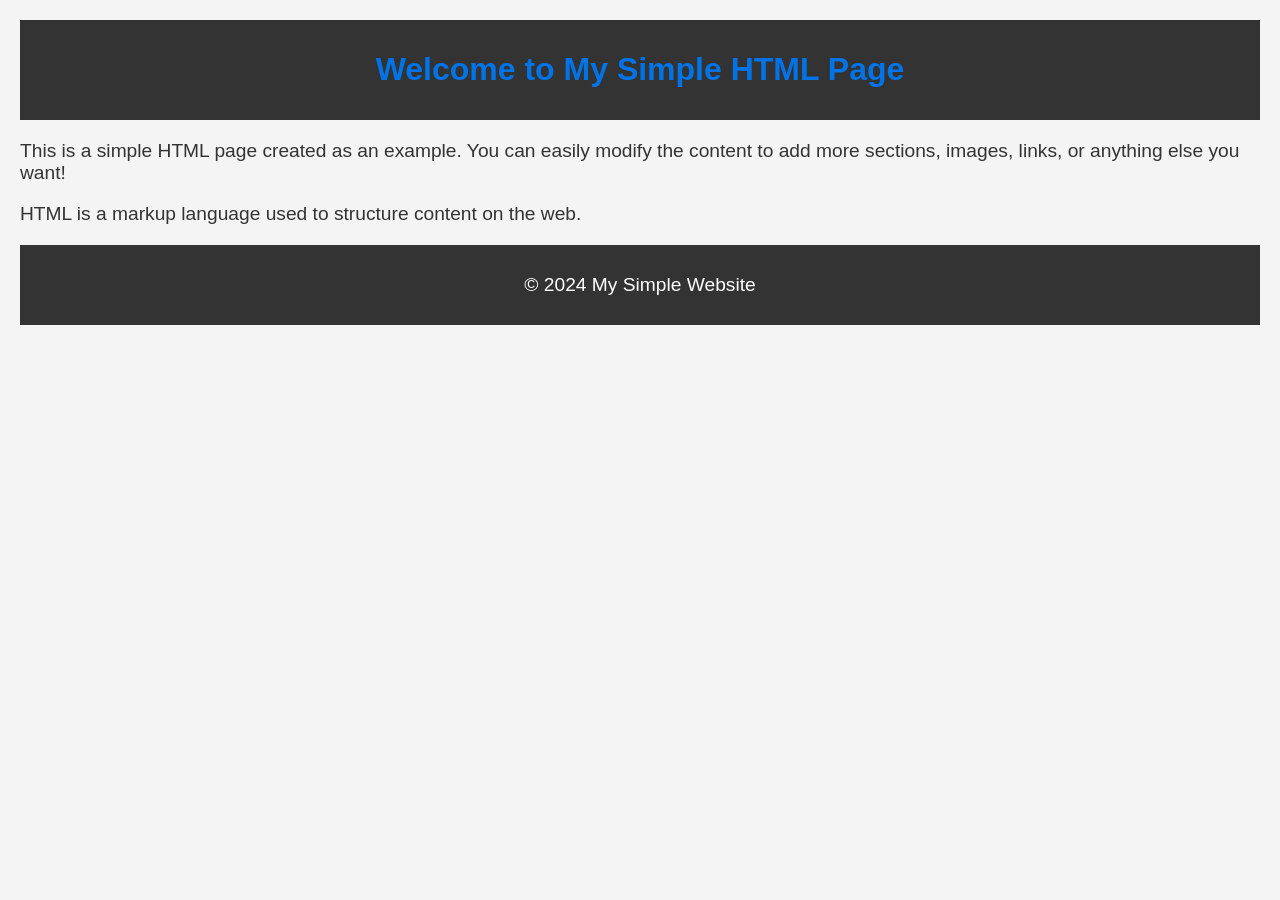
==== index.html @ ebe4b559 "Update index.html" ====
<!DOCTYPE html>
<html lang="en">
<head>
    <meta charset="UTF-8">
    <meta name="viewport" content="width=device-width, initial-scale=1.0">
    <title>Simple HTML Page</title>
    <style>
        body {
            font-family: Arial, sans-serif;
            background-color: #f4f4f4;
            color: #333;
            margin: 0;
            padding: 20px;
        }
        header, footer {
            background-color: #333;
            color: #fff;
            text-align: center;
            padding: 10px 0;
        }
        main {
            margin: 20px 0;
        }
        h1 {
            color: #0073e6;
        }
        p {
            font-size: 1.2em;
        }
    </style>
</head>
<body>
    <header>
        <h1>Welcome to My Simple HTML Page</h1>
    </header>

    <main>
        <p>This is a simple HTML page created as an example. You can easily modify the content to add more sections, images, links, or anything else you want!</p>
        <p>HTML is a markup language used to structure content on the web.</p>
    </main>

    <footer>
        <p>&copy; 2024 My Simple Website</p>
    </footer>
</body>
</html>
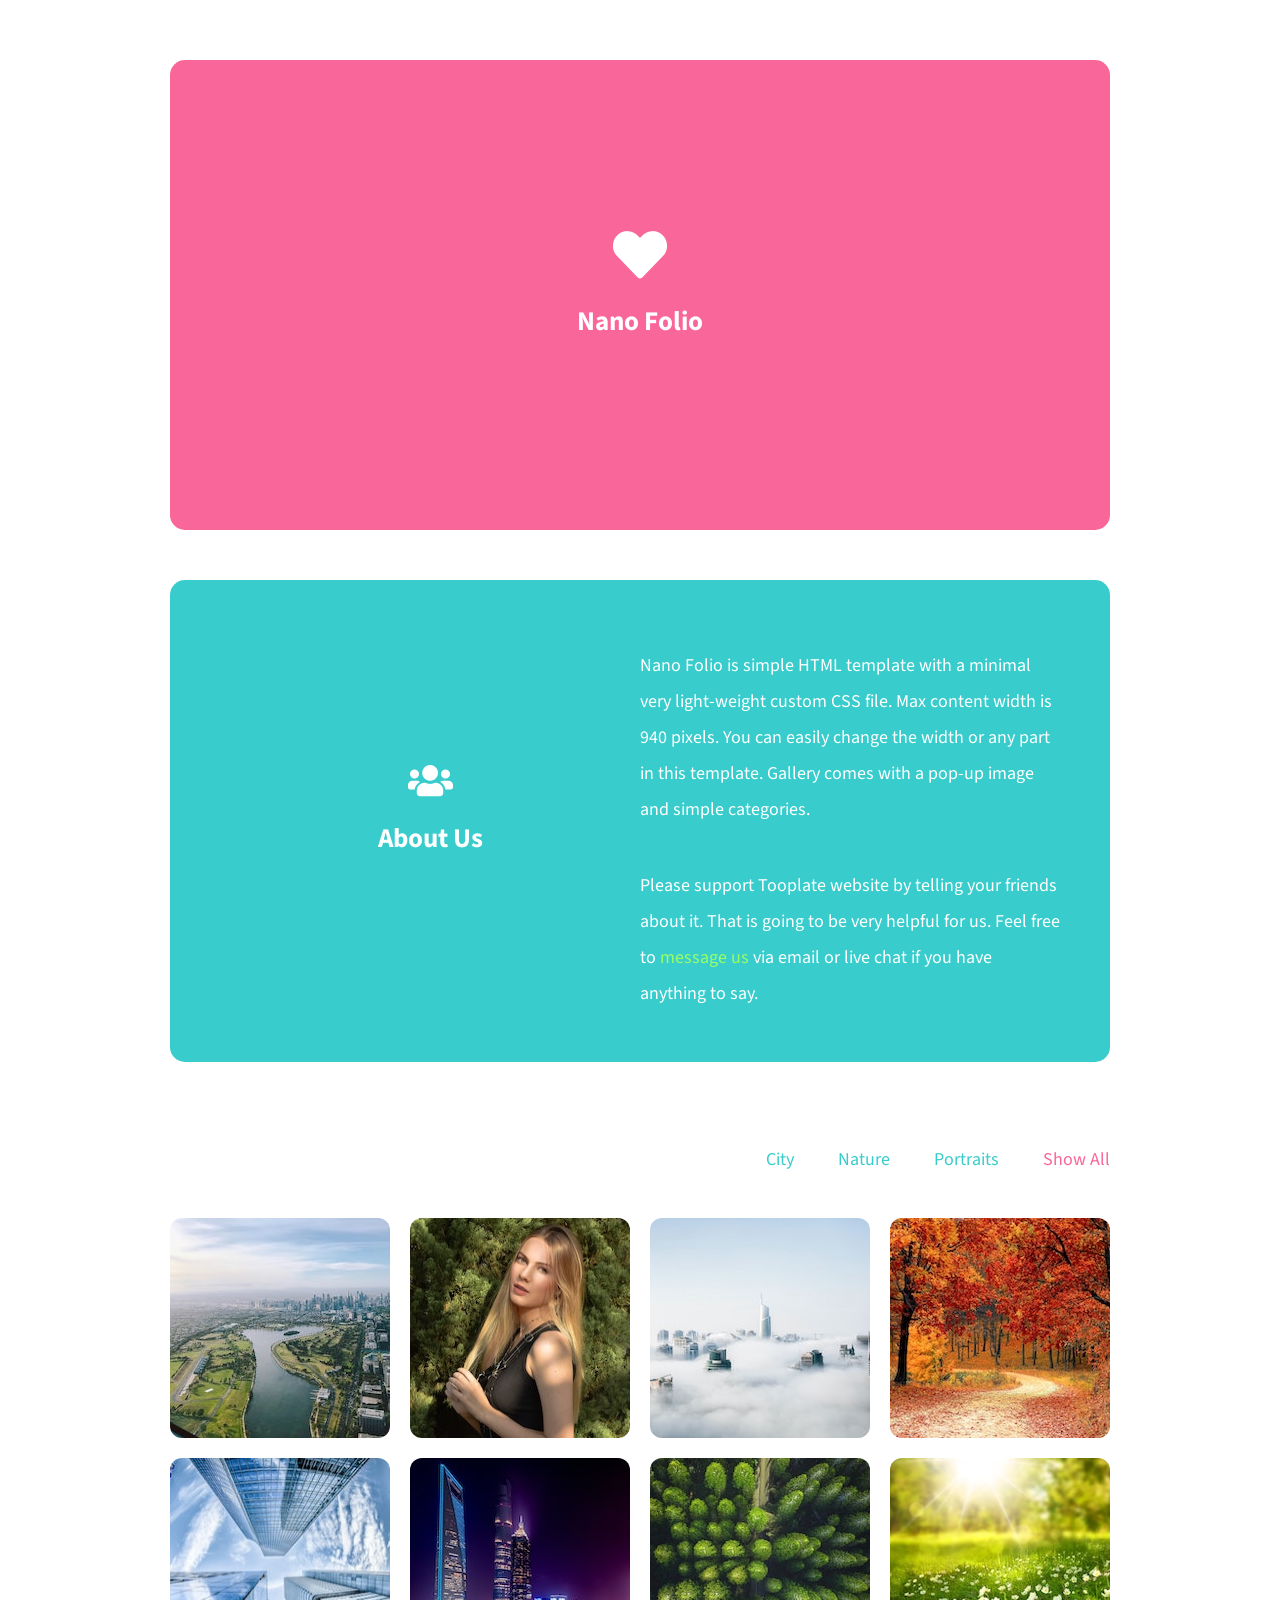
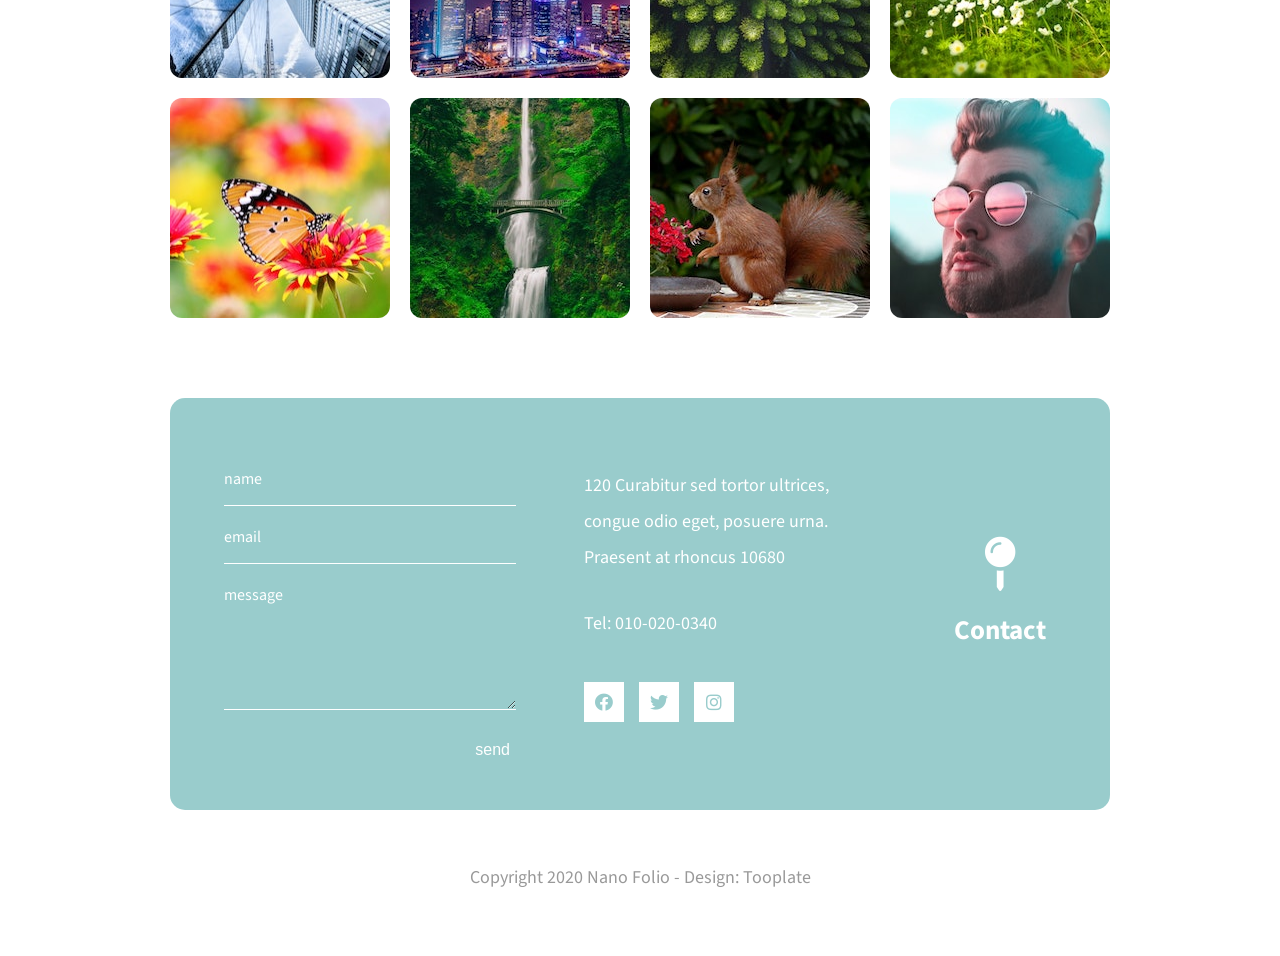
==== commit 4404045a: "Add files via upload" ====
--- a/index.html
+++ b/index.html
@@ -1,46 +1,175 @@
-<!DOCTYPE html>
-<html lang="en">
-<head>
-    <meta charset="UTF-8">
-    <meta name="viewport" content="width=device-width, initial-scale=1.0">
-    <title>Simple HTML Page</title>
-    <style>
-        body {
-            font-family: Arial, sans-serif;
-            background-color: #f4f4f4;
-            color: #333;
-            margin: 0;
-            padding: 20px;
-        }
-        header, footer {
-            background-color: #333;
-            color: #fff;
-            text-align: center;
-            padding: 10px 0;
-        }
-        main {
-            margin: 20px 0;
-        }
-        h1 {
-            color: #0073e6;
-        }
-        p {
-            font-size: 1.2em;
-        }
-    </style>
-</head>
-<body>
-    <header>
-        <h1>Welcome to My Simple HTML Page</h1>
-    </header>
-
-    <main>
-        <p>This is a simple HTML page created as an example. You can easily modify the content to add more sections, images, links, or anything else you want!</p>
-        <p>HTML is a markup language used to structure content on the web.</p>
-    </main>
-
-    <footer>
-        <p>&copy; 2024 My Simple Website</p>
-    </footer>
-</body>
-</html>
+<!DOCTYPE html>
+<html lang="en">
+<head>
+	<meta charset="UTF-8">
+	<meta name="viewport" content="width=device-width, initial-scale=1.0">
+	<title>Nano Folio - Simple HTML Template</title>
+	<link rel="stylesheet" href="fontawesome/css/all.min.css"> <!-- https://fontawesome.com/ -->
+	<link href="https://fonts.googleapis.com/css2?family=Source+Sans+Pro&display=swap" rel="stylesheet"> <!-- https://fonts.google.com/ -->
+	<link href="css/magnific-popup.min.css" rel="stylesheet">
+    <link href="css/tooplate-style.css" rel="stylesheet">
+<!--
+
+Tooplate 2122 Nano Folio
+
+https://www.tooplate.com/view/2122-nano-folio
+
+-->
+</head>
+<body>
+	<div class="tm-container-fluid">
+		<section class="tm-site-header tm-flex-center tm-mb-50 tm-bgcolor-1 tm-border-rounded">
+			<i class="fas fa-heart fa-3x"></i>
+			<h1>Nano Folio</h1>
+		</section>
+
+		<section class="tm-about tm-mb-80 tm-p-50 tm-bgcolor-2 tm-border-rounded">
+			<div class="tm-about-header tm-flex-center">
+				<i class="fas fa-users fa-2x"></i>
+				<h2>About Us</h2>
+			</div>
+			<div class="tm-about-text">
+				<p class="tm-mb-40">Nano Folio is simple HTML template with a minimal very light-weight custom CSS file. Max content width is 940 pixels. You can easily change the width or any part in this template. Gallery comes with a pop-up image and simple categories.</p>
+				<p class="tm-mb-0">Please support Tooplate website by telling your friends about it. That is going to be very helpful for us. Feel free to <a rel="nofollow" href="https://www.tooplate.com/contact" target="_blank">message us</a> via email or live chat if you have anything to say.</p>
+			</div>
+		</section>
+
+		<div class="tm-gallery-section tm-mb-80">
+			<ul class="filters-button-group tm-mb-40">
+				<li><a href="#" data-filter=".city">City</a></li>
+				<li><a href="#" data-filter=".nature">Nature</a></li>
+				<li><a href="#" data-filter=".portraits">Portraits</a></li>
+				<li><a href="#" class="active" data-filter="*">Show All</a></li>
+			</ul>
+			<div class="tm-gallery">				
+				<div class="tm-gallery-item city portraits">
+		            <a href="img/img-01.jpg">
+		            	<img src="img/tn-img-01.jpg" alt="City Scape" class="img-fluid" />
+		            </a>
+		        </div>
+				<div class="tm-gallery-item portraits">
+		            <a href="img/img-02.jpg">
+		            	<img src="img/tn-img-02.jpg" alt="Beautiful Lady" class="img-fluid" />
+		            </a>
+		        </div>
+				<div class="tm-gallery-item city">
+		            <a href="img/img-03.jpg">
+		            	<img src="img/tn-img-03.jpg" alt="City over cloud" class="img-fluid" />
+		            </a>
+		        </div>
+		        <div class="tm-gallery-item nature">
+		            <a href="img/img-04.jpg">
+		            	<img src="img/tn-img-04.jpg" alt="Autumn Forest" class="img-fluid" />
+		            </a>
+		        </div>
+				<div class="tm-gallery-item city">
+		            <a href="img/img-05.jpg">
+		            	<img src="img/tn-img-05.jpg" alt="Skyscrapers Reflected" class="img-fluid" />
+		            </a>
+		        </div>
+				<div class="tm-gallery-item city">
+		            <a href="img/img-06.jpg">
+		            	<img src="img/tn-img-06.jpg" alt="City Night" class="img-fluid" />
+		            </a>
+		        </div>
+		        <div class="tm-gallery-item nature portraits">
+		            <a href="img/img-07.jpg">
+		            	<img src="img/tn-img-07.jpg" alt="Gallery item" class="img-fluid" />
+		            </a>
+		        </div>
+				<div class="tm-gallery-item nature">
+		            <a href="img/img-08.jpg">
+		            	<img src="img/tn-img-08.jpg" alt="Gallery item" class="img-fluid" />
+		            </a>
+		        </div>
+				<div class="tm-gallery-item nature">
+		            <a href="img/img-09.jpg">
+		            	<img src="img/tn-img-09.jpg" alt="Gallery item" class="img-fluid" />
+		            </a>
+		        </div>
+		        <div class="tm-gallery-item nature portraits">
+		            <a href="img/img-10.jpg">
+		            	<img src="img/tn-img-10.jpg" alt="Gallery item" class="img-fluid" />
+		            </a>
+		        </div>
+				<div class="tm-gallery-item nature">
+		            <a href="img/img-11.jpg">
+		            	<img src="img/tn-img-11.jpg" alt="Gallery item" class="img-fluid" />
+		            </a>
+		        </div>
+				<div class="tm-gallery-item portraits">
+		            <a href="img/img-12.jpg">
+		            	<img src="img/tn-img-12.jpg" alt="Gallery item" class="img-fluid" />
+		            </a>
+		        </div>
+			</div>			
+		</div>
+
+		<section class="tm-contact tm-mb-50 tm-bgcolor-3 tm-border-rounded">
+			<div class="tm-contact-header tm-flex-center">
+				<i class="fas fa-map-pin fa-3x"></i>
+				<h2>Contact</h2>
+			</div>
+			<div class="tm-contact-info">
+				<address class="tm-mb-30">
+					120 Curabitur sed tortor ultrices,
+					congue odio eget, posuere urna.
+					Praesent at rhoncus 10680
+				</address>
+				<div class="tm-text-white tm-mb-40">Tel: <a href="tel:0100200340" class="tm-link-white">010-020-0340</a></div>
+				<div class="tm-flex">
+					<a href="https://facebook.com" class="tm-social-link"><i class="fab fa-facebook"></i></a>
+					<a href="https://twitter.com" class="tm-social-link"><i class="fab fa-twitter"></i></a>
+					<a href="https://instagram.com" class="tm-social-link"><i class="fab fa-instagram"></i></a>
+				</div>
+			</div>
+			<div class="tm-contact-form-container">
+				<form id="contact-form" action="" method="POST" class="tm-contact-form">
+		          	<input type="text" name="name" placeholder="name" required="" />
+		          	<input type="email" name="email" placeholder="email" required="" />
+		          	<textarea rows="5" name="message" class="tm-mb-30" placeholder="message" required=""></textarea>		          	
+		          	<button type="submit" class="tm-right tm-btn-submit">send</button>          	
+		        </form>    
+			</div>
+		</section>
+
+		<footer class="tm-footer">
+			Copyright 2020 Nano Folio - Design: <a rel="sponsored" href="https://www.tooplate.com" class="tm-link-gray">Tooplate</a>
+		</footer>
+	</div>
+
+	<script src="js/jquery.min.js"></script>
+	<script src="js/imagesloaded.pkgd.min.js"></script>
+	<script src="js/isotope.pkgd.min.js"></script>
+	<script src="js/jquery.magnific-popup.min.js"></script>
+	<script>
+		$(function(){
+		  	// Init the image gallery
+		  	var $gallery = $(".tm-gallery").isotope({
+		    	itemSelector: ".tm-gallery-item",
+		    	layoutMode: "fitRows"
+		  	});
+		  
+		  	// Layout Isotope after each image loads
+		  	$gallery.imagesLoaded().progress(function() {
+		    	$gallery.isotope("layout");
+		  	});
+
+		  	$(".filters-button-group").on("click", "a", function(e) {
+		  		e.preventDefault();
+			    var filterValue = $(this).attr("data-filter");
+			    $gallery.isotope({ filter: filterValue });
+			    $('.filters-button-group a').removeClass('active');
+			    $(this).addClass('active');
+			});
+
+		  	// Magnific Pop up
+		  	$('.tm-gallery').magnificPopup({
+		  		delegate: 'a',
+			  	type: 'image',
+				  gallery: { enabled: true }
+			});
+		});
+	</script>
+</body>
+</html>
--- a/css/tooplate-style.css
+++ b/css/tooplate-style.css
@@ -0,0 +1,217 @@
+/*
+
+Tooplate 2122 Nano Folio
+
+https://www.tooplate.com/view/2122-nano-folio
+
+*/
+
+html { overflow-x: hidden; }
+
+body {
+    margin: 0;
+    padding: 0;
+    font-family: 'Source Sans Pro', sans-serif;
+    font-size: 18px;
+    line-height: 2em;
+    overflow-x: hidden;
+}
+
+a {
+    text-decoration: none;
+    transition: all 0.3s ease;
+    color: #38CCCC;
+}
+
+a:hover { color: #30ADAD; }
+
+.tm-about-text a { color: #9F6; }
+
+h1, h2, p, i, address, .tm-text-white { color: white; }
+
+.tm-link-gray { color: #999999; }
+.tm-link-white { color: white; }
+
+.tm-footer { 
+    color: #999999; 
+    text-align: center;
+}
+
+.tm-container-fluid {
+    width: 100%;
+    max-width: 970px;
+    box-sizing: border-box;
+    margin: 0 auto;
+    padding: 60px 15px;
+}
+
+.tm-site-header { height: 470px; }
+
+.tm-flex-center {
+    display: flex;
+    flex-direction: column;
+    align-items: center;
+    justify-content: center;
+}
+
+.tm-about,
+.tm-contact {
+    display: flex;
+}
+
+.tm-contact { flex-direction: row-reverse; }
+.tm-about > div { flex: 1 1; }
+
+.tm-contact-form-container,
+.tm-contact-info {
+    width: 40%;
+}
+
+.tm-contact-info { padding-top: 20px; }
+.tm-contact-header { width: 20%; }
+
+.tm-contact-header {
+    padding-left: 50px;
+    padding-right: 50px;
+}
+
+.tm-contact { padding: 50px 20px; }
+
+.tm-contact > div {
+    padding-left: 34px;
+    padding-right: 34px;
+    box-sizing: border-box;
+}
+
+input,
+textarea,
+button {
+    display: block;
+}
+
+input,
+textarea {
+    font-family: 'Source Sans Pro', sans-serif;
+    font-size: 1rem;
+    background: transparent;
+    border: 0;
+    border-bottom: 1px solid white;
+    color: white;
+    padding: 15px 0;
+    margin-top: 5px;
+    margin-bottom: 5px;
+    width: 100%;
+}
+
+::-webkit-input-placeholder { color: white; } /* Edge */
+:-ms-input-placeholder { color: white; } /* Internet Explorer 10-11 */
+::placeholder { color: white; }
+.tm-right { margin-right: 0; margin-left: auto; }
+
+.tm-btn-submit {
+    background: none;
+    color: white;
+    font-size: 1rem;
+    border: 0;
+    cursor: pointer;
+    transition: all 0.3s ease;
+}
+
+.tm-btn-submit:hover { color: #000000; }
+
+.tm-social-link {
+    width: 40px;
+    height: 40px;
+    margin-right: 15px;
+    background-color: white;
+    display: flex;
+    align-items: center;
+    justify-content: center;
+}
+
+.tm-social-link i {
+    color: #99CCCC;
+    transition: all 0.3s ease;
+}
+
+.tm-social-link:hover i.fa-facebook { color: #3b5998; }
+.tm-social-link:hover i.fa-twitter { color: #00acee; }
+.tm-social-link:hover i.fa-instagram { color: #3f729b; }
+.tm-flex { display: flex; }
+address { font-style: normal; }
+
+.filters-button-group {
+    text-align: right;
+    padding: 0;
+    margin: 0; 
+}
+
+.filters-button-group li {
+    display: inline-block;
+    list-style: none;
+    margin-left: 40px;
+}
+
+.filters-button-group li a.active { color: #F96699; }
+.tm-gallery { margin: -10px; }
+
+.tm-gallery-item {
+    border-radius: 12px;
+    margin: 10px;
+    overflow: hidden;
+}
+
+.tm-gallery-item a {
+    display: block;
+    line-height: 0;
+}
+
+.tm-gallery-item img {
+    width: 220px;
+    height: 220px;    
+}
+
+@media (max-width: 940px) {
+    .filters-button-group { text-align: left; }
+}
+
+@media (max-width: 680px) {
+    .tm-contact { flex-direction: column; }
+    
+    .tm-contact-form-container,
+    .tm-contact-info,
+    .tm-contact-header {
+        width: 100%;
+    }
+
+    .tm-contact-form-container { margin-bottom: 20px; }
+    .tm-contact-info { margin-bottom: 30px; }
+}
+
+@media (max-width: 545px) {
+    .tm-about { flex-direction: column; }
+}
+
+@media (max-width: 489px) {
+    .tm-gallery-item {
+        width: 48%;
+        margin: 1%;
+        height: auto;
+    }
+    
+    .tm-gallery-item img {
+        width: 100%;
+        height: auto;
+    }
+}
+
+.tm-p-50 { padding: 50px; }
+.tm-mb-0 { margin-bottom: 0; }
+.tm-mb-30 { margin-bottom: 30px }
+.tm-mb-40 { margin-bottom: 40px; }
+.tm-mb-50 { margin-bottom: 50px; }
+.tm-mb-80 { margin-bottom: 80px; }
+.tm-bgcolor-1 { background-color: #F96699; }
+.tm-bgcolor-2 { background-color: #38CCCC; }
+.tm-bgcolor-3 { background-color: #99CCCC; }
+.tm-border-rounded { border-radius: 15px; }
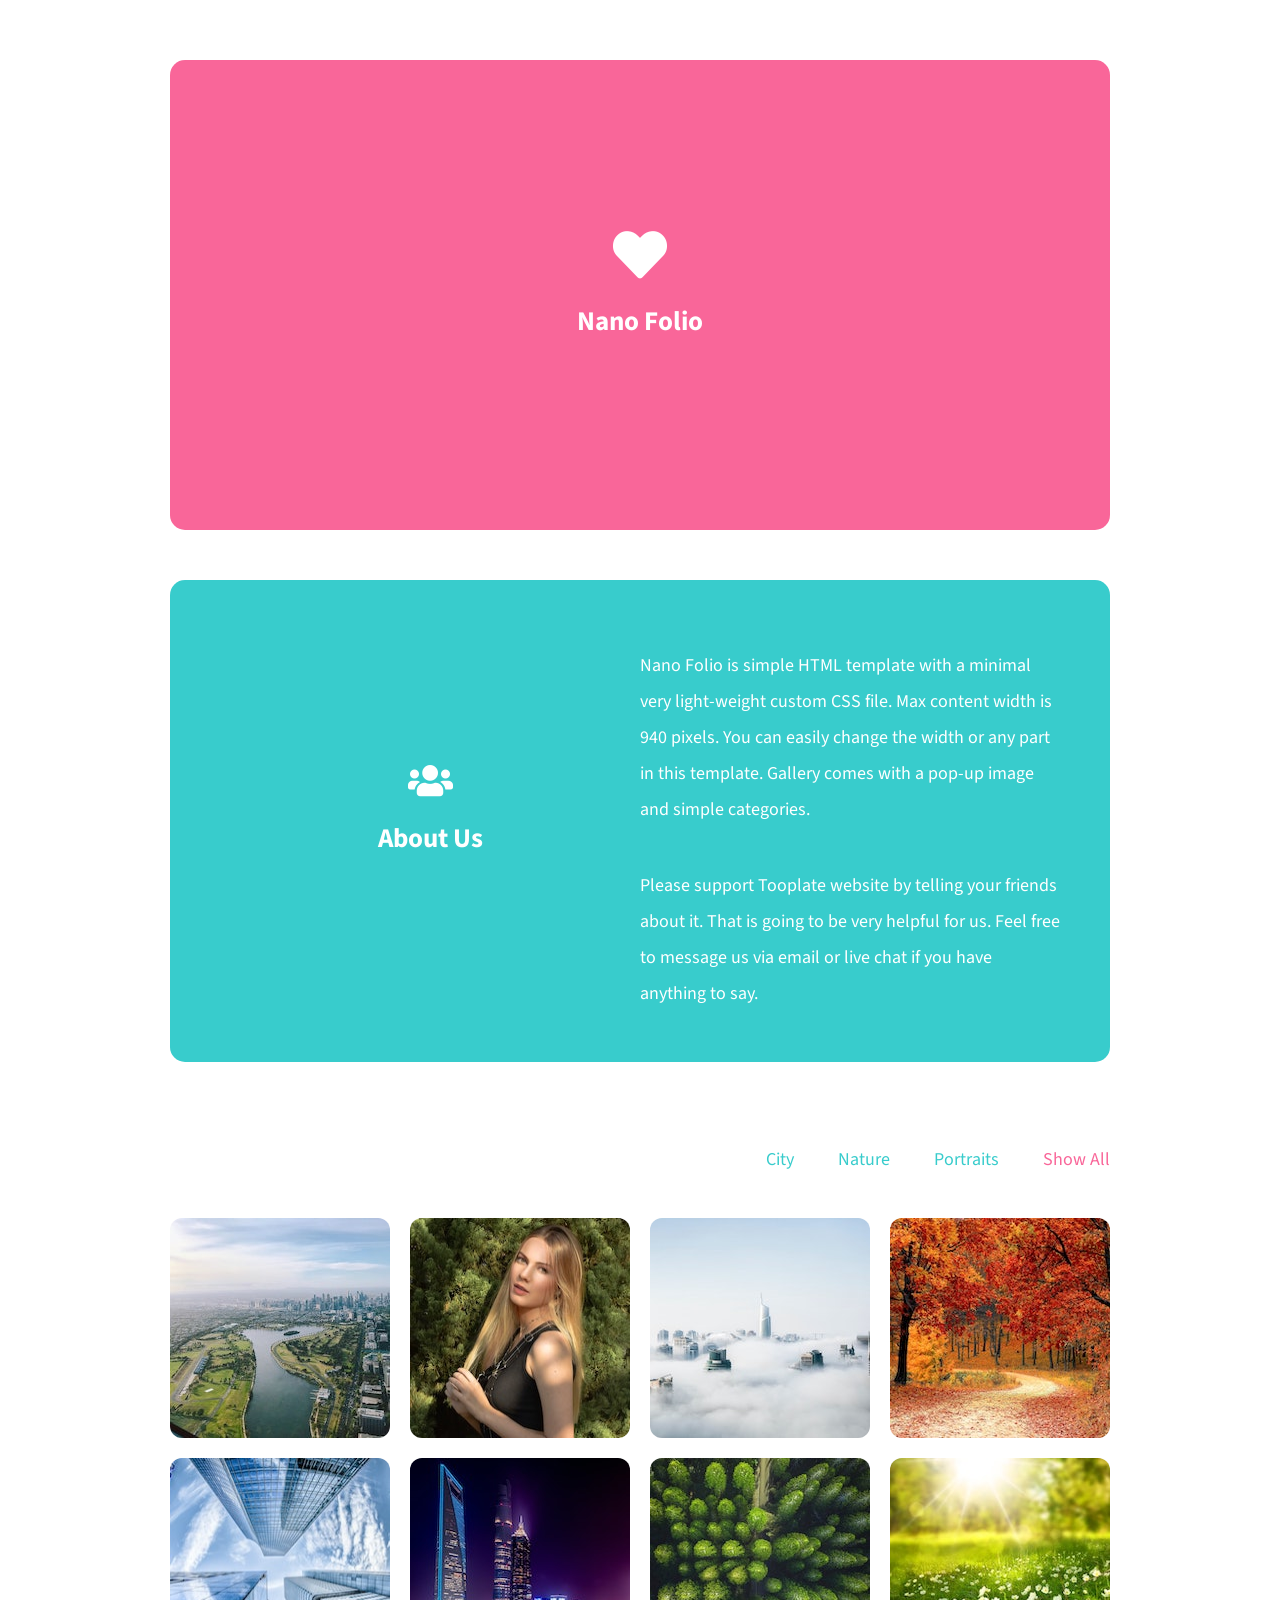
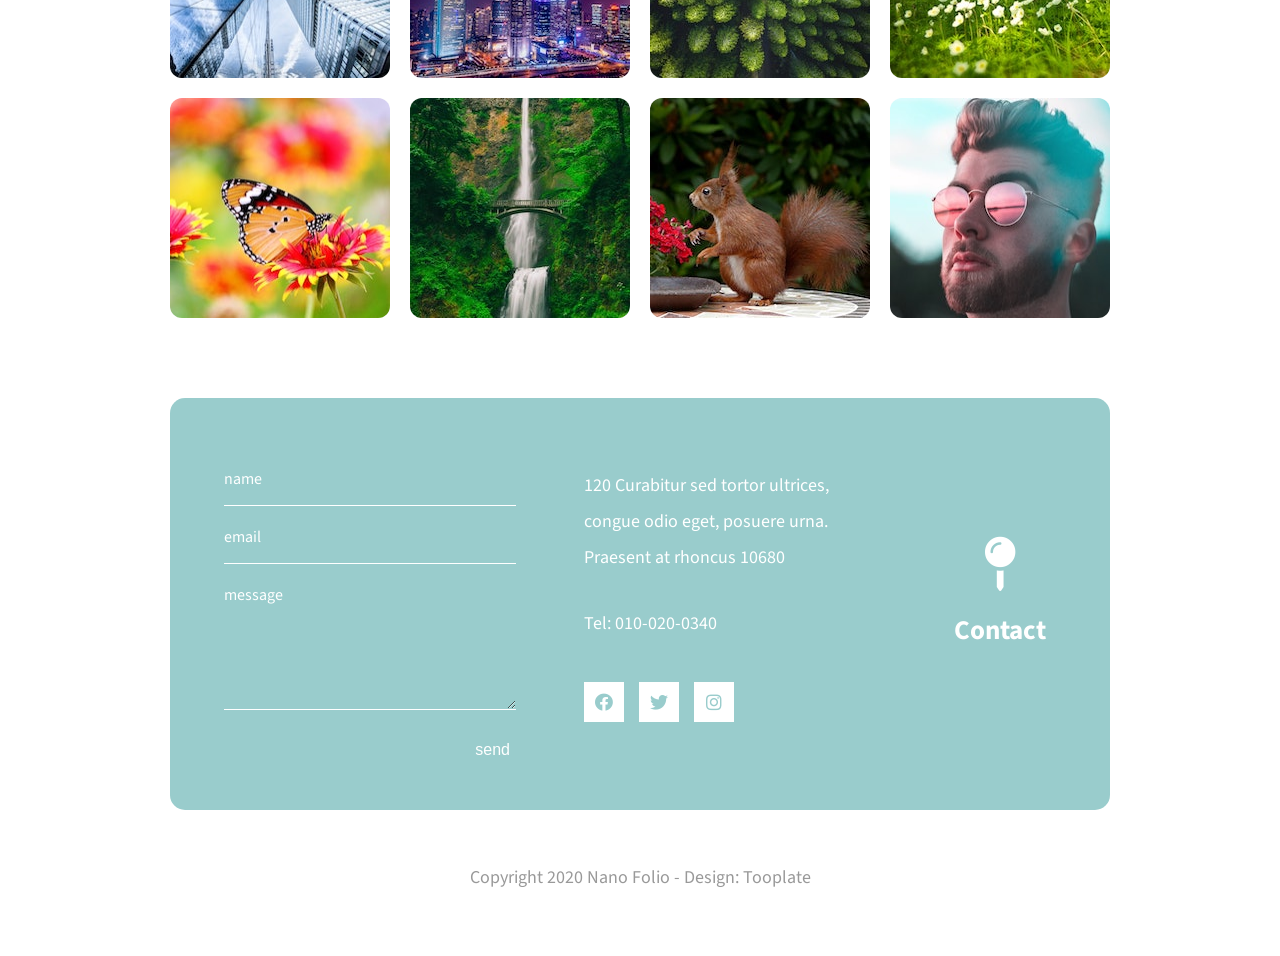
==== commit eb4d1162: "Update index.html" ====
--- a/index.html
+++ b/index.html
@@ -30,7 +30,7 @@
 			</div>
 			<div class="tm-about-text">
 				<p class="tm-mb-40">Nano Folio is simple HTML template with a minimal very light-weight custom CSS file. Max content width is 940 pixels. You can easily change the width or any part in this template. Gallery comes with a pop-up image and simple categories.</p>
-				<p class="tm-mb-0">Please support Tooplate website by telling your friends about it. That is going to be very helpful for us. Feel free to <a rel="nofollow" href="https://www.tooplate.com/contact" target="_blank">message us</a> via email or live chat if you have anything to say.</p>
+				<p class="tm-mb-0">Please support Tooplate website by telling your friends about it. That is going to be very helpful for us. Feel free to message us via email or live chat if you have anything to say.</p>
 			</div>
 		</section>
 
@@ -172,4 +172,4 @@
 		});
 	</script>
 </body>
-</html>+</html>
--- a/css/tooplate-style.css
+++ b/css/tooplate-style.css
@@ -57,6 +57,7 @@
 .tm-about,
 .tm-contact {
     display: flex;
+     padding: 50px 20px; 
 }
 
 .tm-contact { flex-direction: row-reverse; }
@@ -68,14 +69,12 @@
 }
 
 .tm-contact-info { padding-top: 20px; }
-.tm-contact-header { width: 20%; }
 
 .tm-contact-header {
+     width: 20%; 
     padding-left: 50px;
     padding-right: 50px;
 }
-
-.tm-contact { padding: 50px 20px; }
 
 .tm-contact > div {
     padding-left: 34px;
@@ -214,4 +213,4 @@
 .tm-bgcolor-1 { background-color: #F96699; }
 .tm-bgcolor-2 { background-color: #38CCCC; }
 .tm-bgcolor-3 { background-color: #99CCCC; }
-.tm-border-rounded { border-radius: 15px; }+.tm-border-rounded { border-radius: 15px; }
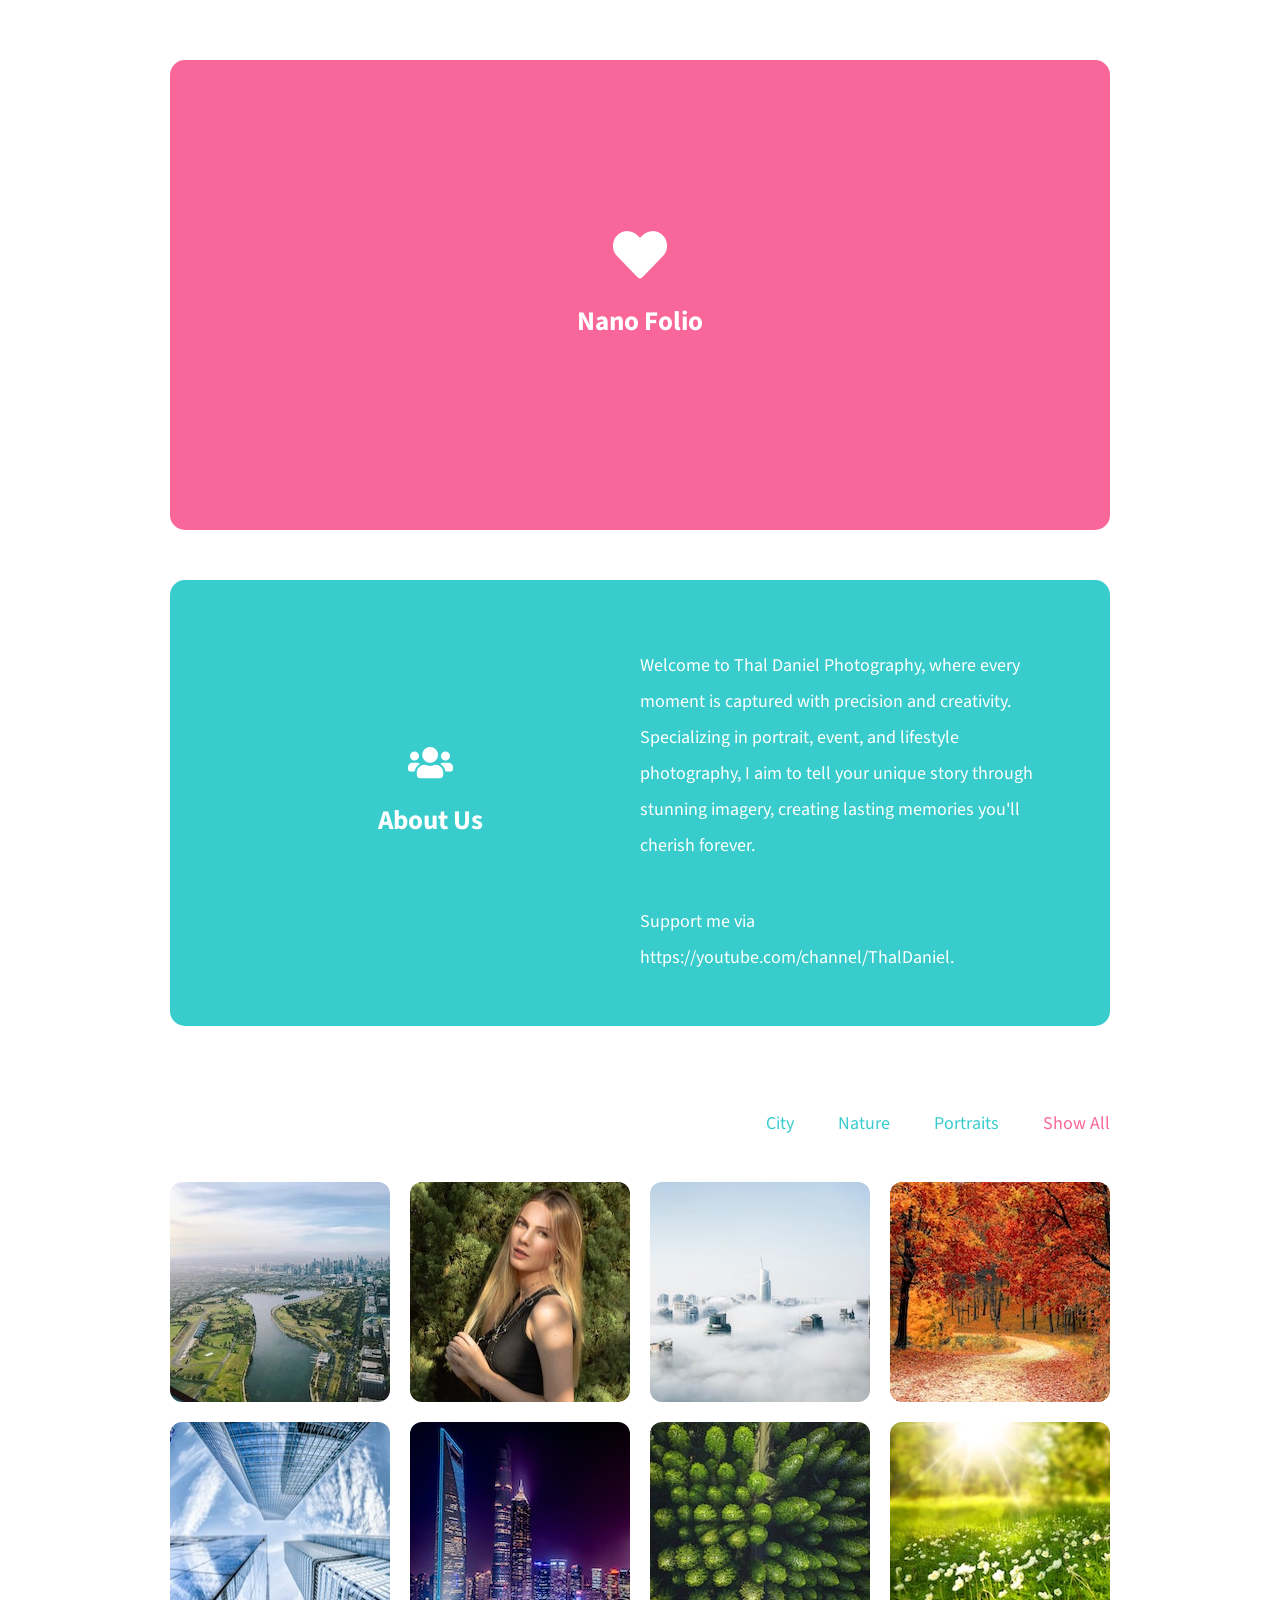
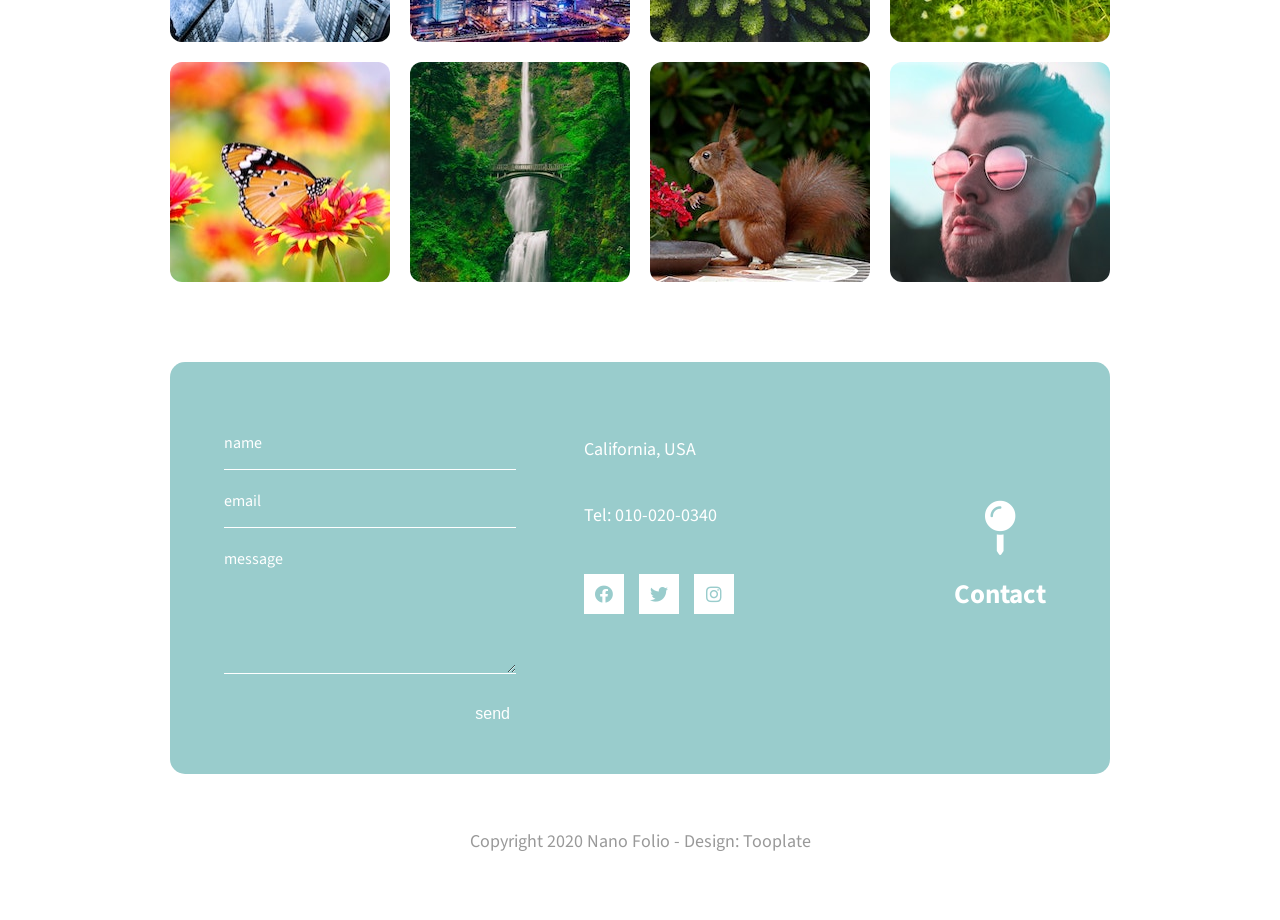
==== commit ebe5dd3f: "Update index.html" ====
--- a/index.html
+++ b/index.html
@@ -29,8 +29,10 @@
 				<h2>About Us</h2>
 			</div>
 			<div class="tm-about-text">
-				<p class="tm-mb-40">Nano Folio is simple HTML template with a minimal very light-weight custom CSS file. Max content width is 940 pixels. You can easily change the width or any part in this template. Gallery comes with a pop-up image and simple categories.</p>
-				<p class="tm-mb-0">Please support Tooplate website by telling your friends about it. That is going to be very helpful for us. Feel free to message us via email or live chat if you have anything to say.</p>
+				<p class="tm-mb-40">Welcome to Thal Daniel Photography, where every moment is captured with precision and creativity. 
+					Specializing in portrait, event, and lifestyle photography, I aim to tell your unique story through stunning imagery, 
+					creating lasting memories you'll cherish forever.</p>
+				<p class="tm-mb-0">Support me via https://youtube.com/channel/ThalDaniel.</p>
 			</div>
 		</section>
 
@@ -112,9 +114,7 @@
 			</div>
 			<div class="tm-contact-info">
 				<address class="tm-mb-30">
-					120 Curabitur sed tortor ultrices,
-					congue odio eget, posuere urna.
-					Praesent at rhoncus 10680
+					California, USA
 				</address>
 				<div class="tm-text-white tm-mb-40">Tel: <a href="tel:0100200340" class="tm-link-white">010-020-0340</a></div>
 				<div class="tm-flex">
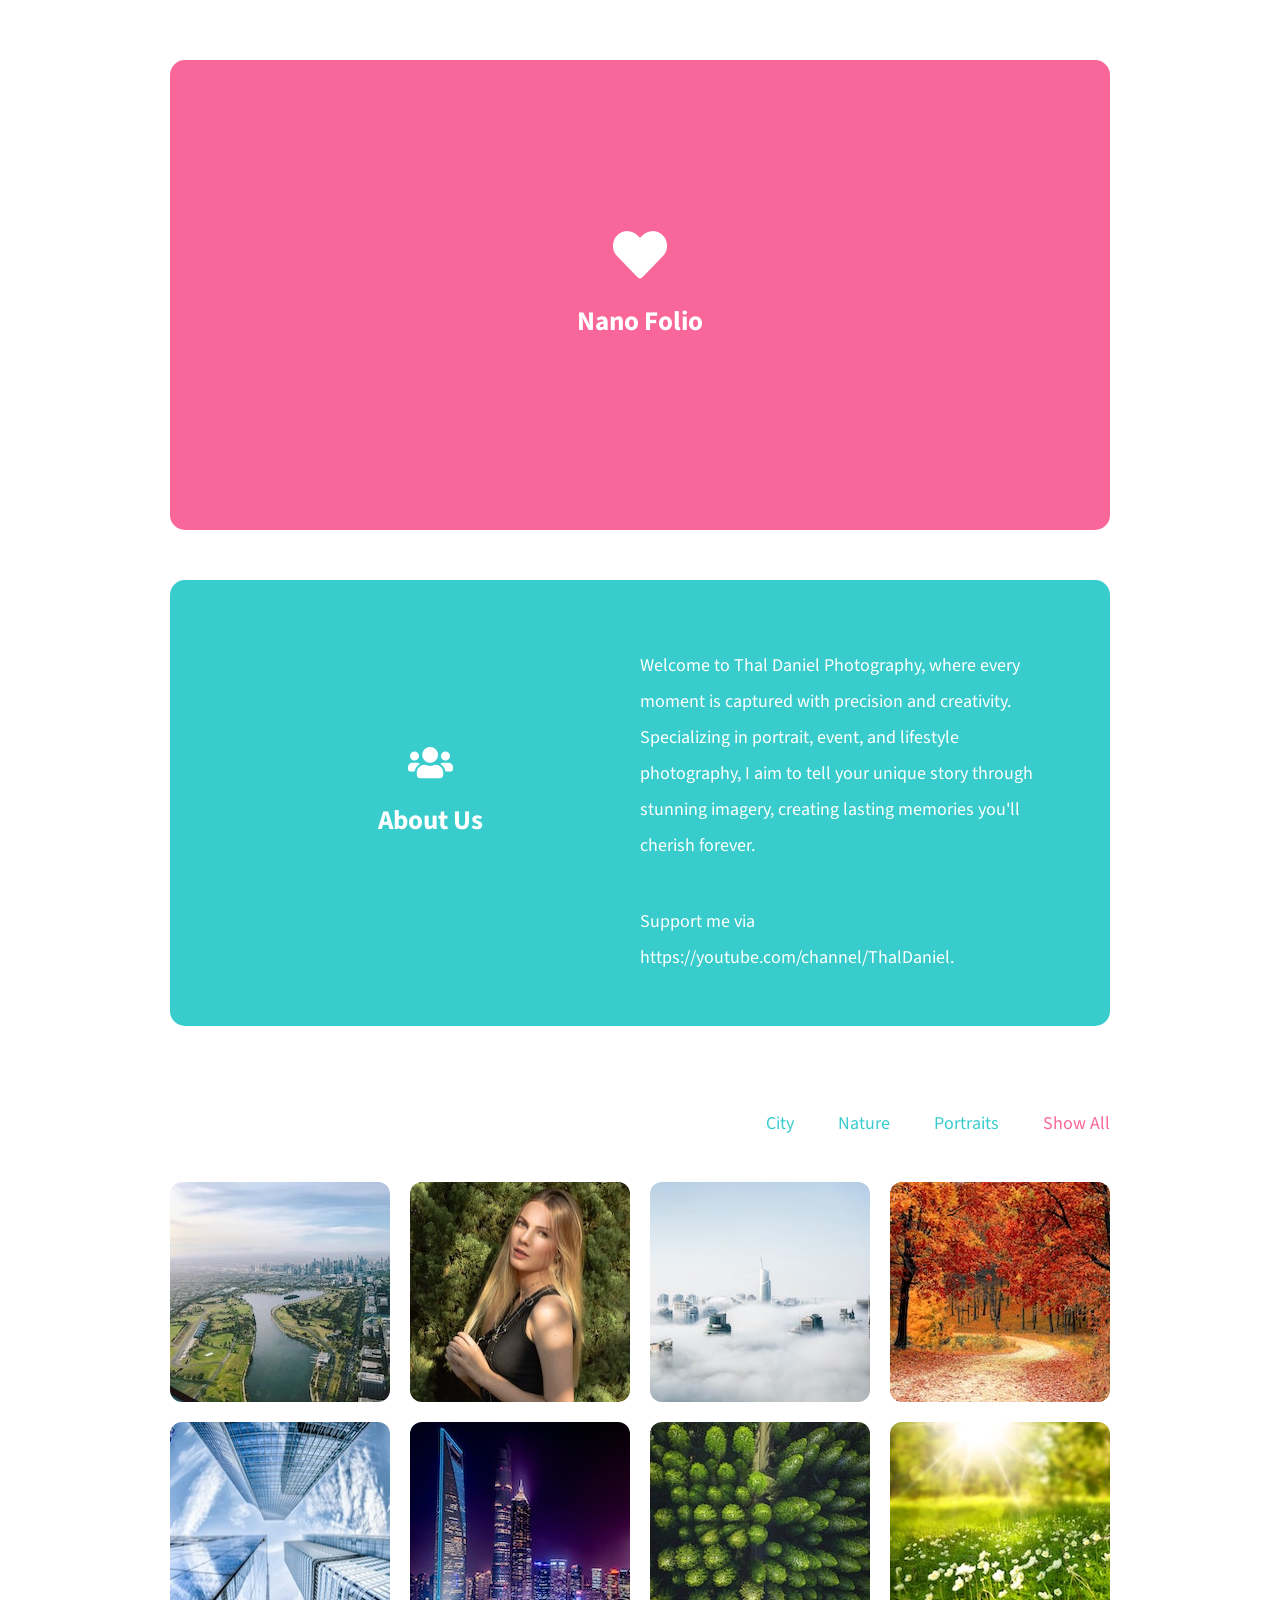
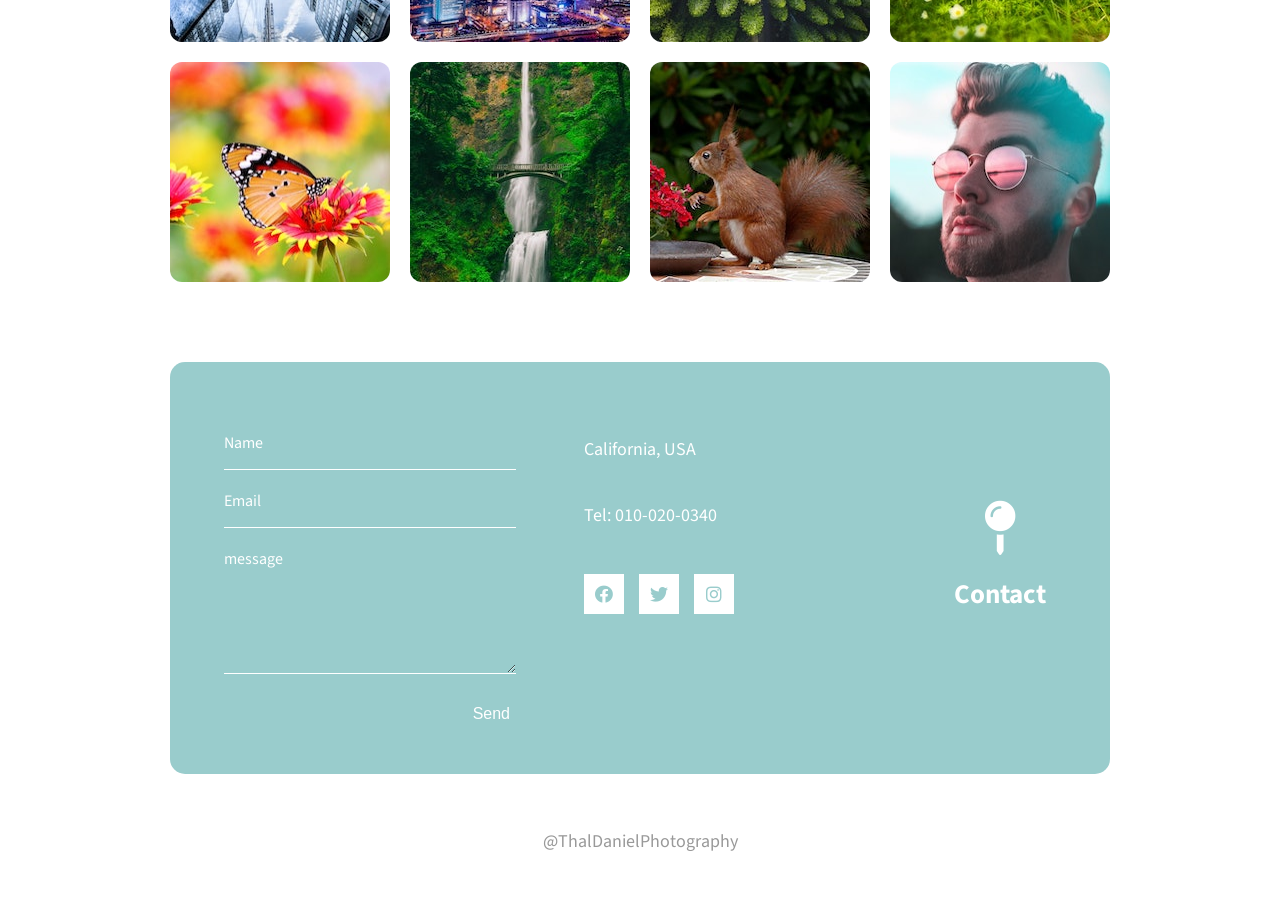
==== commit e3c95a18: "Update index.html" ====
--- a/index.html
+++ b/index.html
@@ -125,16 +125,16 @@
 			</div>
 			<div class="tm-contact-form-container">
 				<form id="contact-form" action="" method="POST" class="tm-contact-form">
-		          	<input type="text" name="name" placeholder="name" required="" />
-		          	<input type="email" name="email" placeholder="email" required="" />
-		          	<textarea rows="5" name="message" class="tm-mb-30" placeholder="message" required=""></textarea>		          	
-		          	<button type="submit" class="tm-right tm-btn-submit">send</button>          	
+		          	<input type="text" name="name" placeholder="Name" required="" />
+		          	<input type="email" name="email" placeholder="Email" required="" />
+		          	<textarea rows="5" name="Eessage" class="tm-mb-30" placeholder="message" required=""></textarea>		          	
+		          	<button type="submit" class="tm-right tm-btn-submit">Send</button>          	
 		        </form>    
 			</div>
 		</section>
 
 		<footer class="tm-footer">
-			Copyright 2020 Nano Folio - Design: <a rel="sponsored" href="https://www.tooplate.com" class="tm-link-gray">Tooplate</a>
+			@ThalDanielPhotography</a>
 		</footer>
 	</div>
 
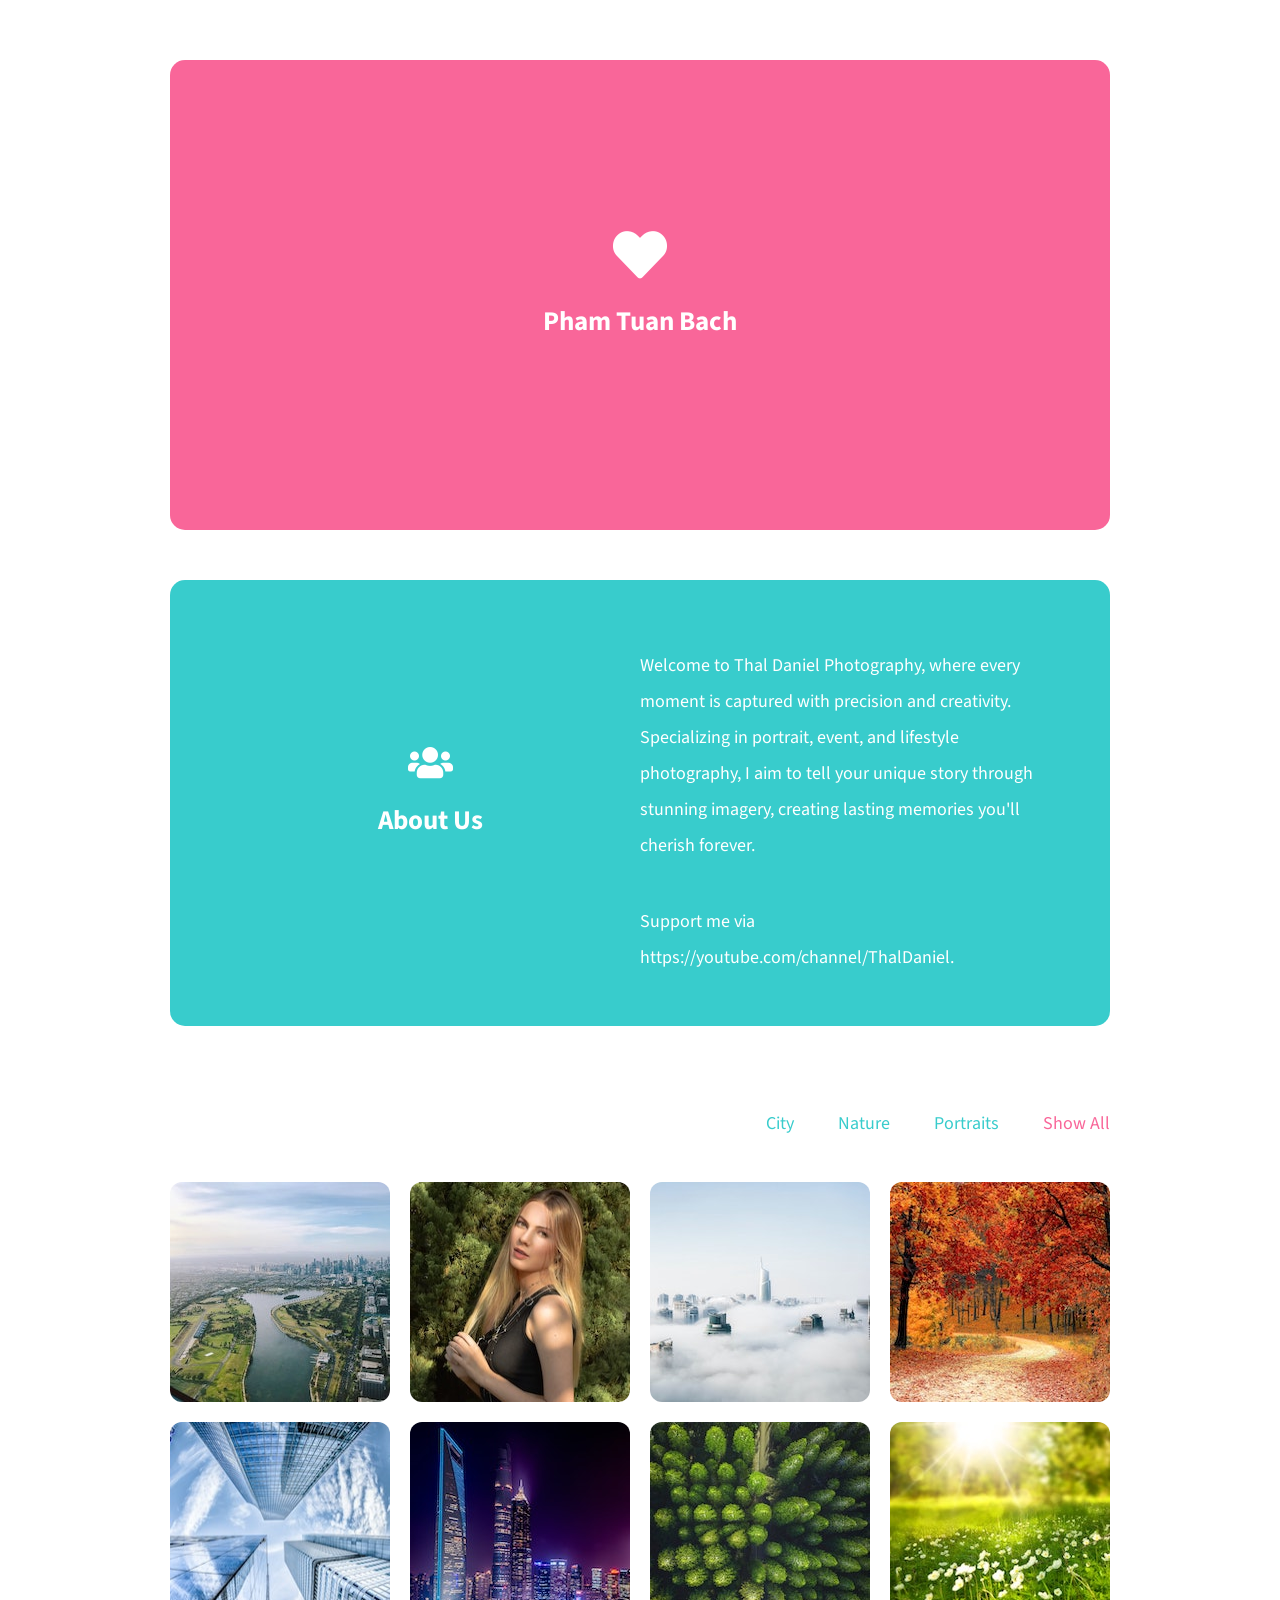
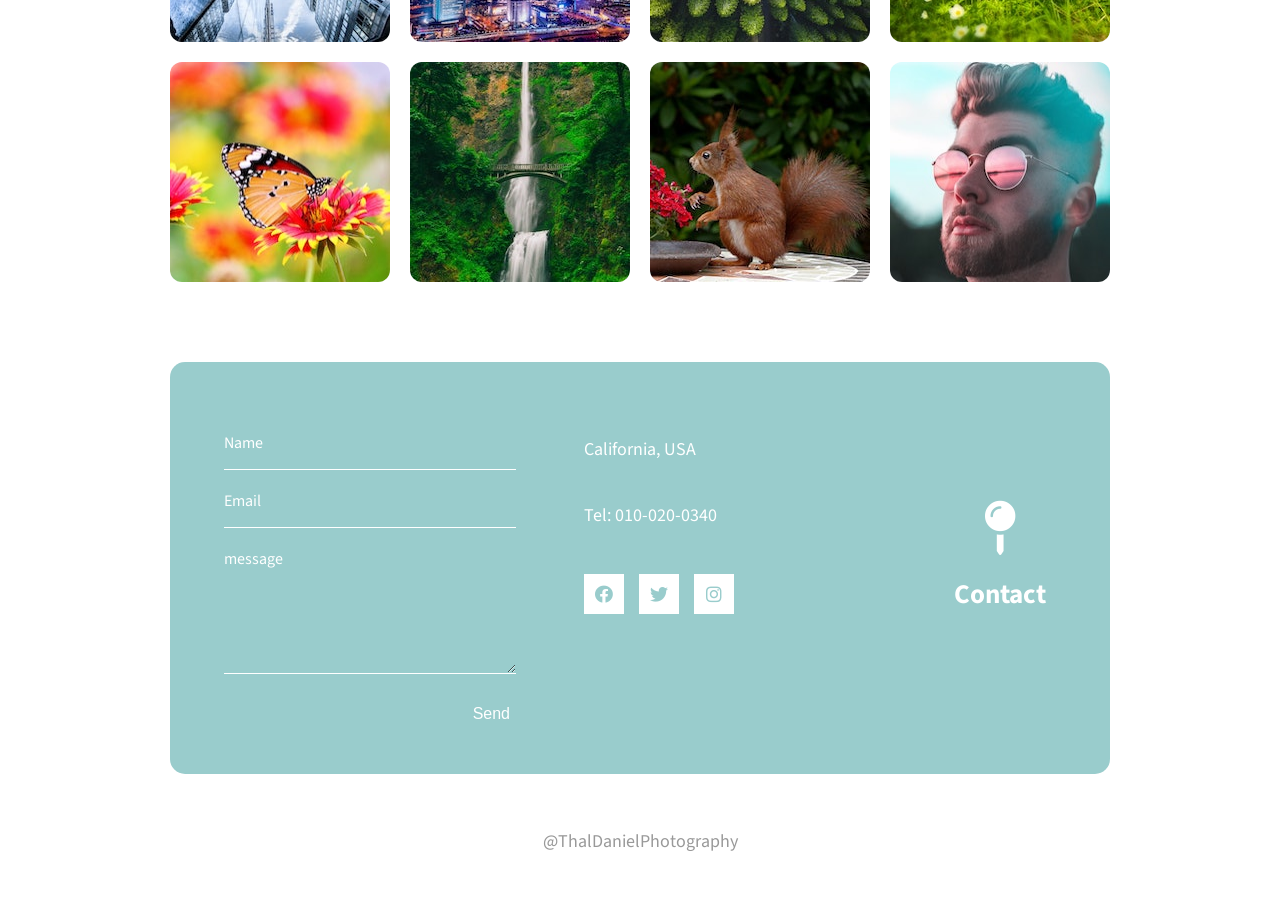
==== commit 5a2ec37c: "Update index.html" ====
--- a/index.html
+++ b/index.html
@@ -20,7 +20,7 @@
 	<div class="tm-container-fluid">
 		<section class="tm-site-header tm-flex-center tm-mb-50 tm-bgcolor-1 tm-border-rounded">
 			<i class="fas fa-heart fa-3x"></i>
-			<h1>Nano Folio</h1>
+			<h1>Pham Tuan Bach</h1>
 		</section>
 
 		<section class="tm-about tm-mb-80 tm-p-50 tm-bgcolor-2 tm-border-rounded">
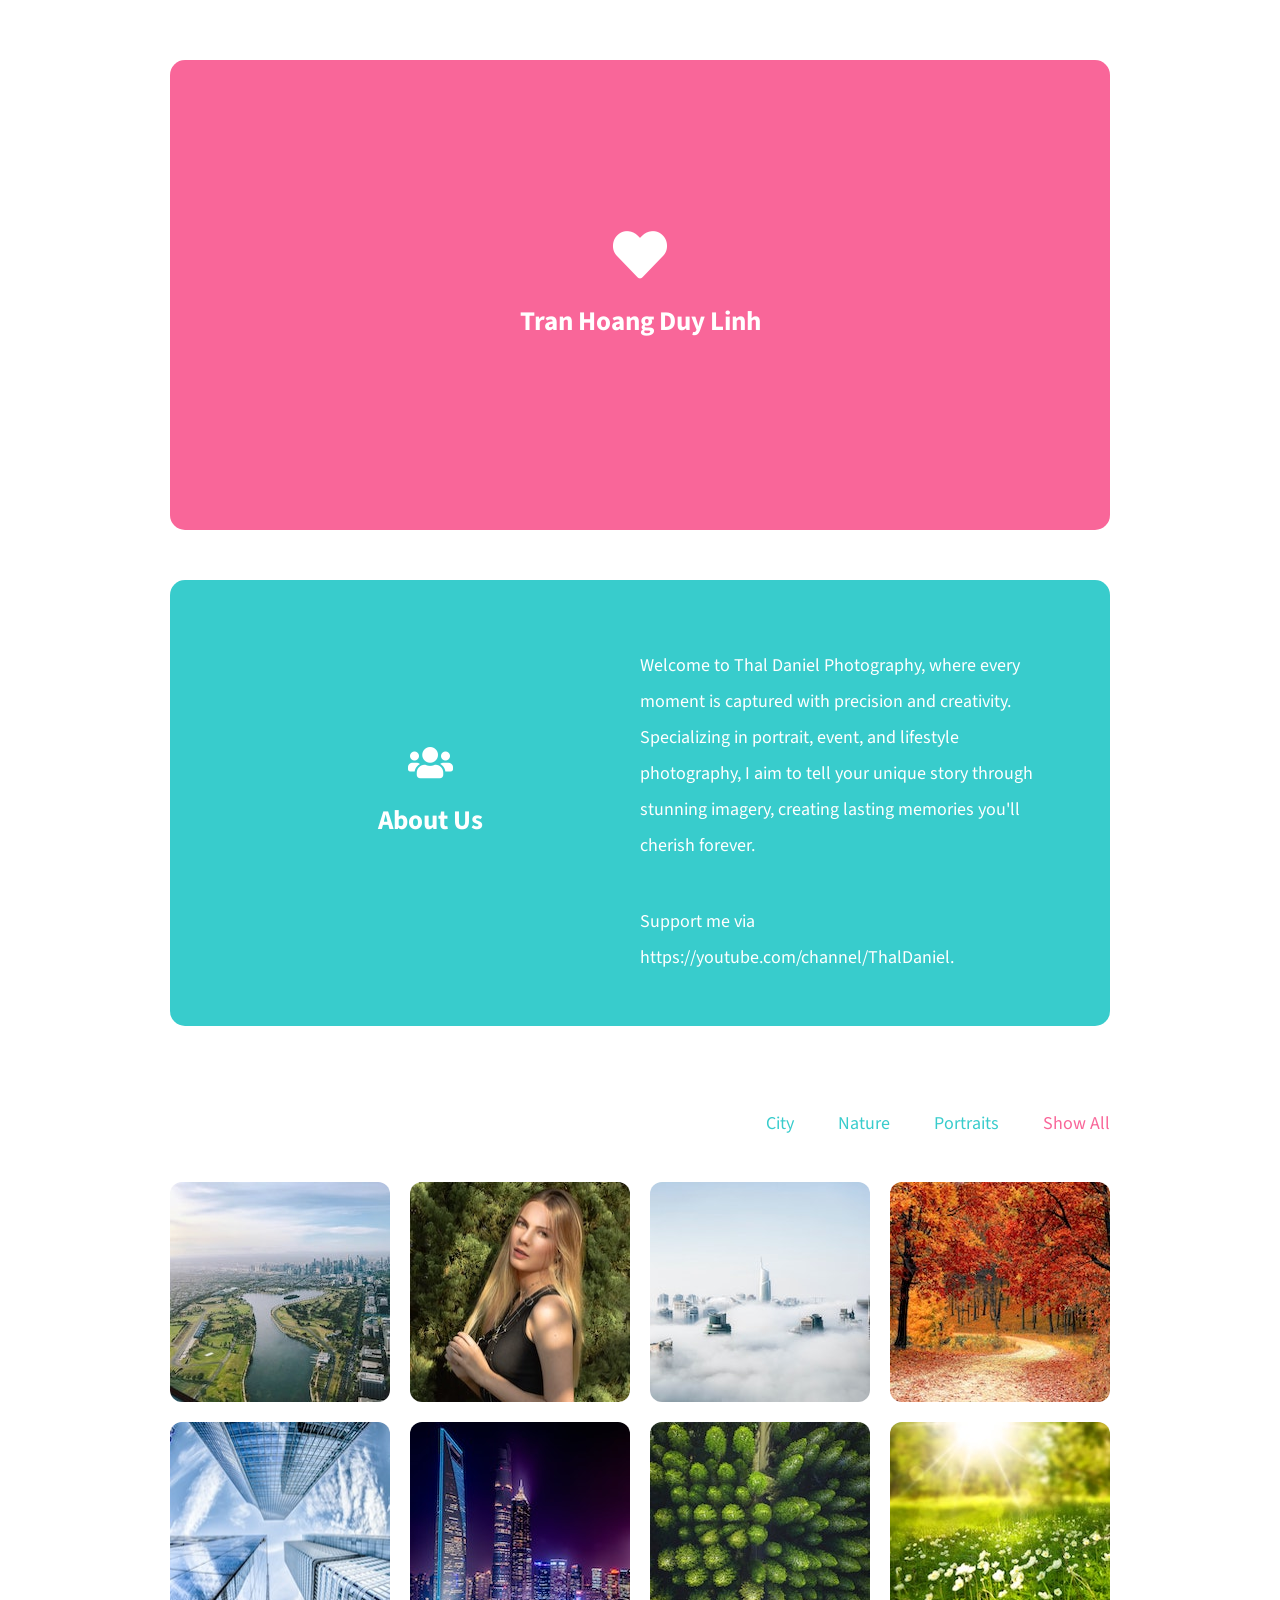
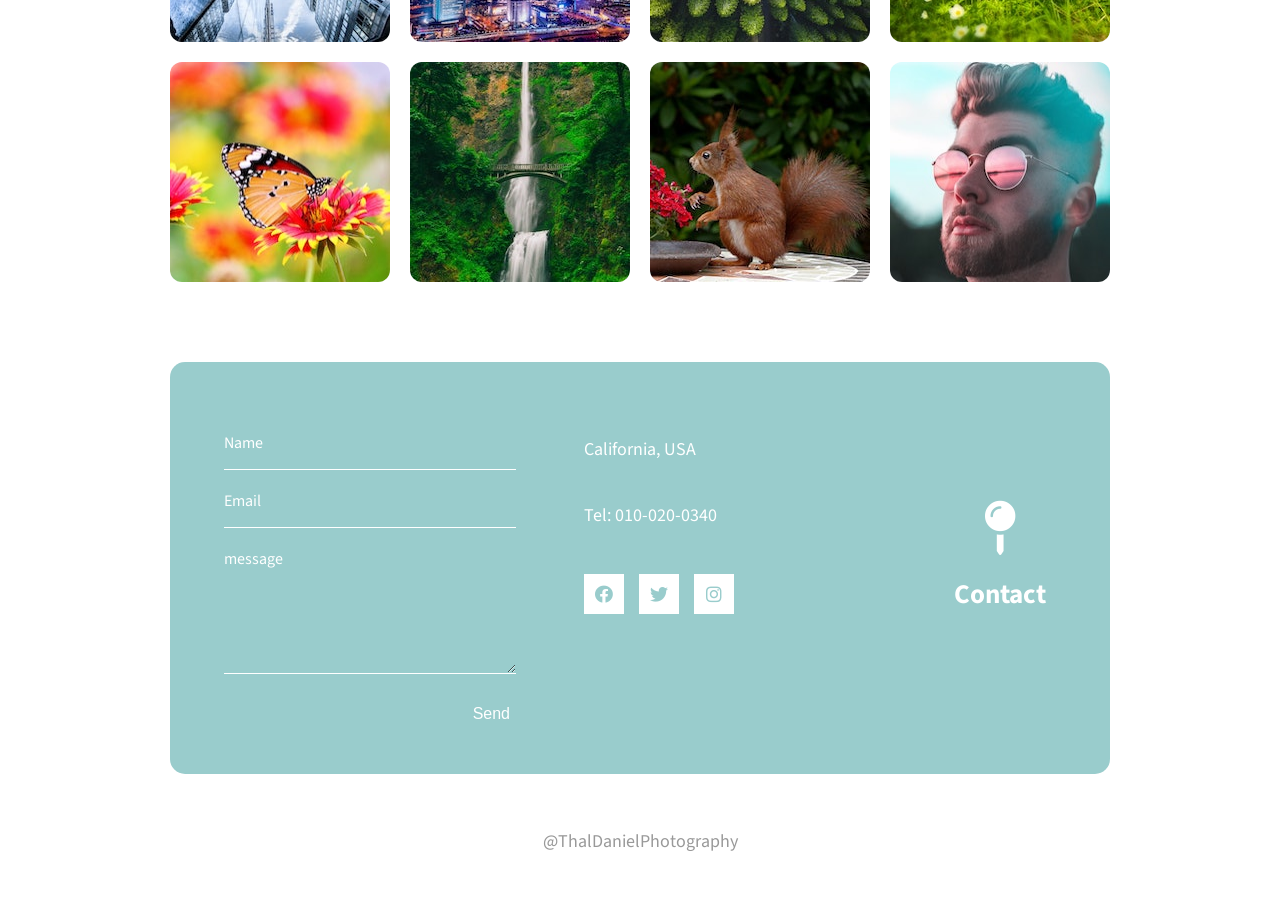
==== commit d3f98bd5: "Update index.html" ====
--- a/index.html
+++ b/index.html
@@ -20,7 +20,7 @@
 	<div class="tm-container-fluid">
 		<section class="tm-site-header tm-flex-center tm-mb-50 tm-bgcolor-1 tm-border-rounded">
 			<i class="fas fa-heart fa-3x"></i>
-			<h1>Pham Tuan Bach</h1>
+			<h1>Tran Hoang Duy Linh</h1>
 		</section>
 
 		<section class="tm-about tm-mb-80 tm-p-50 tm-bgcolor-2 tm-border-rounded">
